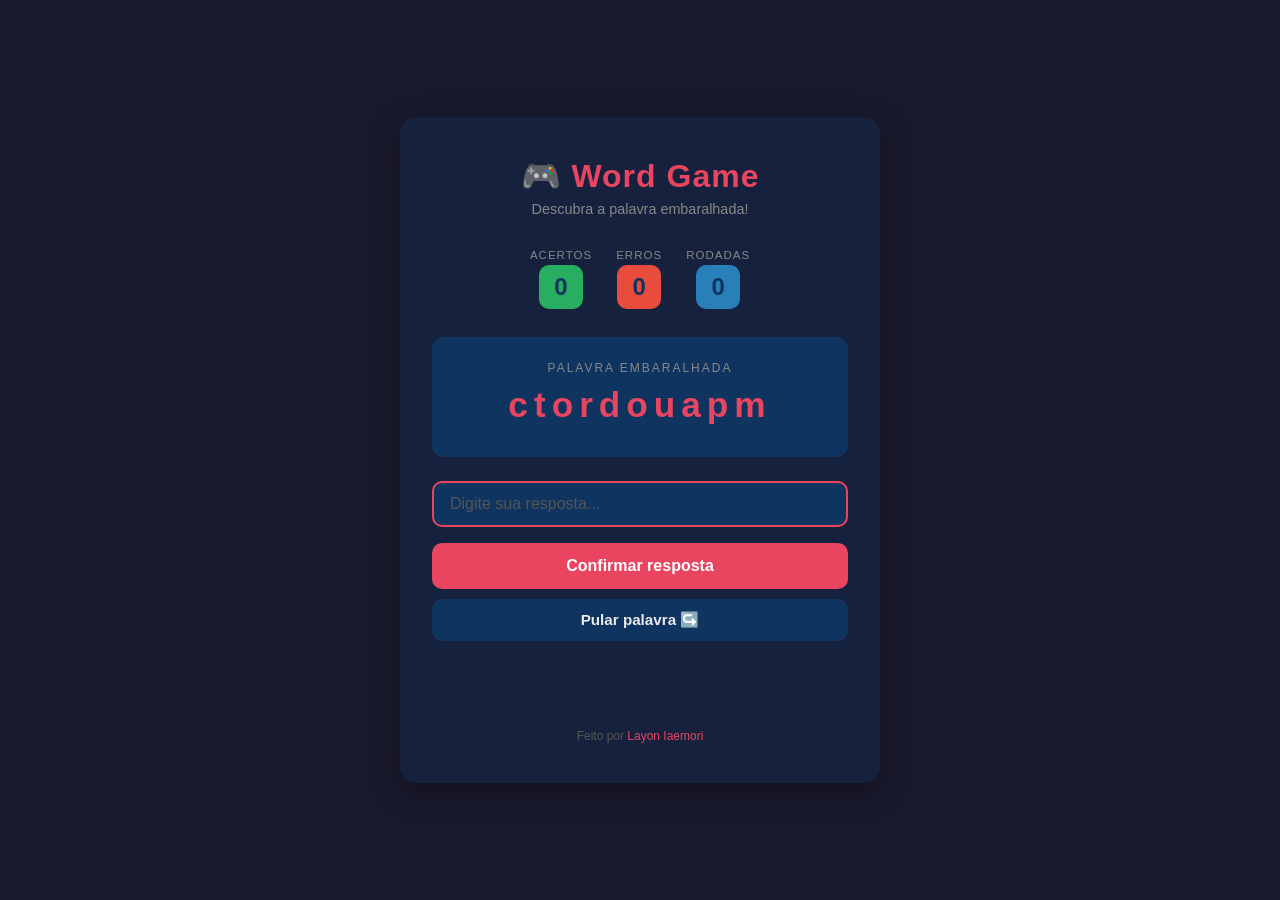
==== index.html @ 47fd5fbb "feat: create index.html as main entry point for GitHub Pages - Clean semantic HTML5 structure with p" ====
<!DOCTYPE html>
<html lang="pt-BR">
<head>
  <meta charset="UTF-8" />
  <meta name="viewport" content="width=device-width, initial-scale=1.0" />
  <title>Word Game — Jogo de Palavras</title>
  <link rel="stylesheet" href="css/style.css" />
</head>
<body>
  <div class="container">
    <h1>🎮 Word Game</h1>
    <p class="subtitle">Descubra a palavra embaralhada!</p>

    <!-- Score Panel -->
    <div class="score-panel">
      <div class="score-item">
        <span class="score-label">Acertos</span>
        <span class="score-value hits" id="hits">0</span>
      </div>
      <div class="score-item">
        <span class="score-label">Erros</span>
        <span class="score-value misses" id="misses">0</span>
      </div>
      <div class="score-item">
        <span class="score-label">Rodadas</span>
        <span class="score-value rounds" id="rounds">0</span>
      </div>
    </div>

    <!-- Shuffled Word Display -->
    <div class="word-display">
      <p class="word-label">Palavra embaralhada</p>
      <p id="shuffled-word">•••••</p>
    </div>

    <!-- Guess Input -->
    <div class="input-row">
      <input
        type="text"
        id="guess-input"
        placeholder="Digite sua resposta..."
        autocomplete="off"
        autocorrect="off"
        spellcheck="false"
      />
    </div>

    <button class="btn btn-primary" onclick="checkGuess()">Confirmar resposta</button>
    <button class="btn btn-secondary" onclick="newRound()">Pular palavra ↪️</button>

    <!-- Feedback -->
    <div id="feedback"></div>

    <div class="footer">
      Feito por <a href="https://github.com/LayonIaemori" target="_blank">Layon Iaemori</a>
    </div>
  </div>

  <script src="js/game.js"></script>
</body>
</html>
---- css/style.css ----
/* =============================================
   Word Game — Stylesheet
   Author: Layon Iaemori
   ============================================= */

* {
  box-sizing: border-box;
  margin: 0;
  padding: 0;
}

body {
  font-family: 'Segoe UI', Tahoma, Geneva, Verdana, sans-serif;
  background: #1a1a2e;
  color: #eaeaea;
  min-height: 100vh;
  display: flex;
  align-items: center;
  justify-content: center;
  padding: 20px;
}

.container {
  background: #16213e;
  border-radius: 16px;
  padding: 40px 32px;
  max-width: 480px;
  width: 100%;
  box-shadow: 0 8px 32px rgba(0, 0, 0, 0.4);
  text-align: center;
}

/* Header */
h1 {
  font-size: 2rem;
  font-weight: 700;
  color: #e94560;
  margin-bottom: 6px;
  letter-spacing: 1px;
}

.subtitle {
  font-size: 0.9rem;
  color: #888;
  margin-bottom: 32px;
}

/* Score Panel */
.score-panel {
  display: flex;
  justify-content: center;
  gap: 24px;
  margin-bottom: 28px;
}

.score-item {
  display: flex;
  flex-direction: column;
  align-items: center;
  gap: 4px;
}

.score-label {
  font-size: 0.72rem;
  text-transform: uppercase;
  letter-spacing: 1px;
  color: #888;
}

.score-value {
  font-size: 1.5rem;
  font-weight: 700;
  color: #0f3460;
  background: #e94560;
  width: 44px;
  height: 44px;
  display: flex;
  align-items: center;
  justify-content: center;
  border-radius: 10px;
}

.score-value.hits  { background: #27ae60; }
.score-value.misses { background: #e74c3c; }
.score-value.rounds { background: #2980b9; }

/* Word Display */
.word-display {
  background: #0f3460;
  border-radius: 12px;
  padding: 24px 20px;
  margin-bottom: 24px;
}

.word-label {
  font-size: 0.75rem;
  text-transform: uppercase;
  letter-spacing: 2px;
  color: #888;
  margin-bottom: 10px;
}

#shuffled-word {
  font-size: 2.2rem;
  font-weight: 800;
  color: #e94560;
  letter-spacing: 6px;
  min-height: 48px;
}

/* Input */
.input-row {
  display: flex;
  gap: 10px;
  margin-bottom: 16px;
}

#guess-input {
  flex: 1;
  padding: 12px 16px;
  border-radius: 10px;
  border: 2px solid #0f3460;
  background: #0f3460;
  color: #eaeaea;
  font-size: 1rem;
  outline: none;
  transition: border-color 0.2s;
}

#guess-input:focus {
  border-color: #e94560;
}

#guess-input::placeholder {
  color: #555;
}

/* Buttons */
.btn {
  padding: 12px 20px;
  border: none;
  border-radius: 10px;
  font-size: 0.95rem;
  font-weight: 600;
  cursor: pointer;
  transition: transform 0.1s, opacity 0.2s;
}

.btn:active {
  transform: scale(0.97);
}

.btn-primary {
  background: #e94560;
  color: #fff;
  width: 100%;
  padding: 14px;
  font-size: 1rem;
  margin-bottom: 10px;
}

.btn-primary:hover { opacity: 0.88; }

.btn-secondary {
  background: #0f3460;
  color: #eaeaea;
  width: 100%;
  padding: 12px;
}

.btn-secondary:hover { opacity: 0.8; }

/* Feedback */
#feedback {
  min-height: 44px;
  display: flex;
  align-items: center;
  justify-content: center;
  border-radius: 10px;
  padding: 10px 16px;
  font-size: 0.95rem;
  font-weight: 600;
  margin-top: 16px;
  transition: background 0.3s;
}

#feedback.correct {
  background: rgba(39, 174, 96, 0.2);
  color: #2ecc71;
  border: 1px solid #27ae60;
}

#feedback.wrong {
  background: rgba(231, 76, 60, 0.2);
  color: #e74c3c;
  border: 1px solid #c0392b;
}

#feedback.info {
  background: rgba(41, 128, 185, 0.15);
  color: #5dade2;
  border: 1px solid #2980b9;
}

/* Footer */
.footer {
  margin-top: 28px;
  font-size: 0.75rem;
  color: #555;
}

.footer a {
  color: #e94560;
  text-decoration: none;
}

/* Responsive */
@media (max-width: 420px) {
  .container { padding: 28px 18px; }
  h1 { font-size: 1.6rem; }
  #shuffled-word { font-size: 1.7rem; letter-spacing: 4px; }
}
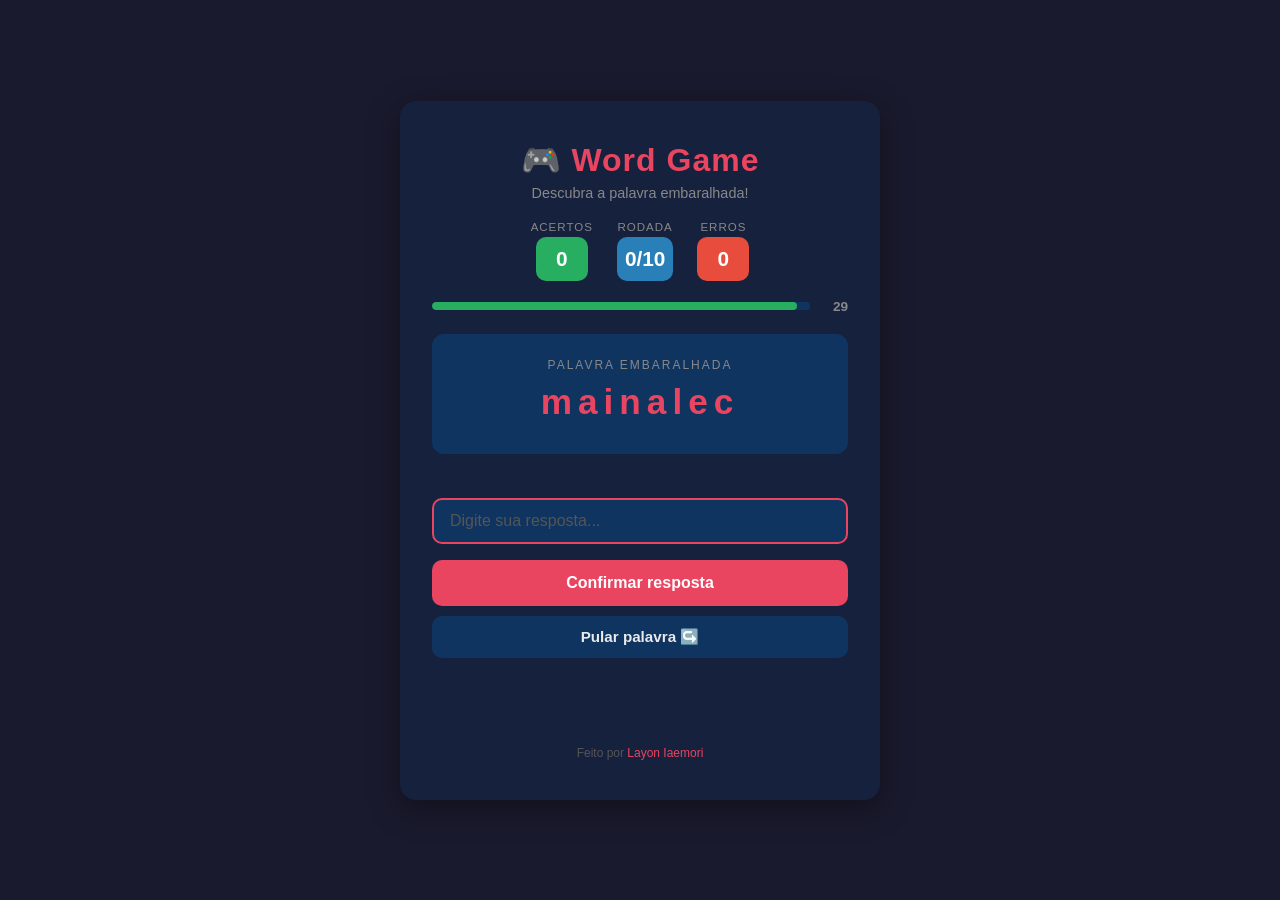
==== commit c48b2f79: "feat: implement countdown timer, hint system, end-game modal and localStorage best score - Add 30s c" ====
--- a/index.html
+++ b/index.html
@@ -9,7 +9,7 @@
 <body>
   <div class="container">
     <h1>🎮 Word Game</h1>
-    <p class="subtitle">Descubra a palavra embaralhada!</p>
+    <p class="subtitle">Descubra a palavra embaralhada! <span id="best-score-display"></span></p>
 
     <!-- Score Panel -->
     <div class="score-panel">
@@ -18,13 +18,21 @@
         <span class="score-value hits" id="hits">0</span>
       </div>
       <div class="score-item">
+        <span class="score-label">Rodada</span>
+        <span class="score-value rounds" id="rounds">0/10</span>
+      </div>
+      <div class="score-item">
         <span class="score-label">Erros</span>
         <span class="score-value misses" id="misses">0</span>
       </div>
-      <div class="score-item">
-        <span class="score-label">Rodadas</span>
-        <span class="score-value rounds" id="rounds">0</span>
+    </div>
+
+    <!-- Timer -->
+    <div class="timer-bar-wrap">
+      <div class="timer-bar-track">
+        <div id="timer-fill" class="timer-fill"></div>
       </div>
+      <span id="timer-label" class="timer-label">30</span>
     </div>
 
     <!-- Shuffled Word Display -->
@@ -32,6 +40,9 @@
       <p class="word-label">Palavra embaralhada</p>
       <p id="shuffled-word">•••••</p>
     </div>
+
+    <!-- Hint -->
+    <p id="hint" class="hint"></p>
 
     <!-- Guess Input -->
     <div class="input-row">
@@ -45,8 +56,8 @@
       />
     </div>
 
-    <button class="btn btn-primary" onclick="checkGuess()">Confirmar resposta</button>
-    <button class="btn btn-secondary" onclick="newRound()">Pular palavra ↪️</button>
+    <button class="btn btn-primary" id="btn-confirm" onclick="checkGuess()">Confirmar resposta</button>
+    <button class="btn btn-secondary" onclick="skipRound()">Pular palavra ↪️</button>
 
     <!-- Feedback -->
     <div id="feedback"></div>
@@ -56,6 +67,30 @@
     </div>
   </div>
 
+  <!-- End Game Modal -->
+  <div id="modal-overlay" class="modal-overlay hidden">
+    <div class="modal">
+      <div id="modal-emoji" class="modal-emoji"></div>
+      <h2 id="modal-title"></h2>
+      <p id="modal-subtitle" class="modal-subtitle"></p>
+      <div class="modal-stats">
+        <div class="modal-stat">
+          <span class="modal-stat-val" id="modal-hits"></span>
+          <span class="modal-stat-lbl">Acertos</span>
+        </div>
+        <div class="modal-stat">
+          <span class="modal-stat-val" id="modal-pct"></span>
+          <span class="modal-stat-lbl">Aproveitamento</span>
+        </div>
+        <div class="modal-stat">
+          <span class="modal-stat-val" id="modal-best"></span>
+          <span class="modal-stat-lbl">Recorde</span>
+        </div>
+      </div>
+      <button class="btn btn-primary" onclick="restartGame()">🔄 Jogar novamente</button>
+    </div>
+  </div>
+
   <script src="js/game.js"></script>
 </body>
 </html>
--- a/css/style.css
+++ b/css/style.css
@@ -42,7 +42,12 @@
 .subtitle {
   font-size: 0.9rem;
   color: #888;
-  margin-bottom: 32px;
+  margin-bottom: 20px;
+}
+
+#best-score-display {
+  color: #f1c40f;
+  font-weight: 700;
 }
 
 /* Score Panel */
@@ -50,7 +55,7 @@
   display: flex;
   justify-content: center;
   gap: 24px;
-  margin-bottom: 28px;
+  margin-bottom: 18px;
 }
 
 .score-item {
@@ -68,28 +73,66 @@
 }
 
 .score-value {
-  font-size: 1.5rem;
+  font-size: 1.3rem;
   font-weight: 700;
-  color: #0f3460;
+  color: #fff;
   background: #e94560;
-  width: 44px;
+  min-width: 52px;
   height: 44px;
   display: flex;
   align-items: center;
   justify-content: center;
   border-radius: 10px;
-}
-
-.score-value.hits  { background: #27ae60; }
+  padding: 0 8px;
+}
+
+.score-value.hits   { background: #27ae60; }
 .score-value.misses { background: #e74c3c; }
 .score-value.rounds { background: #2980b9; }
+
+/* Timer */
+.timer-bar-wrap {
+  display: flex;
+  align-items: center;
+  gap: 10px;
+  margin-bottom: 20px;
+}
+
+.timer-bar-track {
+  flex: 1;
+  height: 8px;
+  background: #0f3460;
+  border-radius: 99px;
+  overflow: hidden;
+}
+
+.timer-fill {
+  height: 100%;
+  border-radius: 99px;
+  background: #27ae60;
+  width: 100%;
+  transition: width 1s linear, background 0.4s;
+}
+
+.timer-fill.warning { background: #e67e22; }
+.timer-fill.danger  { background: #e74c3c; }
+
+.timer-label {
+  font-size: 0.85rem;
+  font-weight: 700;
+  color: #888;
+  min-width: 28px;
+  text-align: right;
+}
+
+.timer-label.danger { color: #e74c3c; }
 
 /* Word Display */
 .word-display {
   background: #0f3460;
   border-radius: 12px;
   padding: 24px 20px;
-  margin-bottom: 24px;
+  margin-bottom: 10px;
 }
 
 .word-label {
@@ -106,6 +149,15 @@
   color: #e94560;
   letter-spacing: 6px;
   min-height: 48px;
+}
+
+/* Hint */
+.hint {
+  font-size: 0.8rem;
+  color: #f1c40f;
+  min-height: 20px;
+  margin-bottom: 14px;
+  font-style: italic;
 }
 
 /* Input */
@@ -127,13 +179,10 @@
   transition: border-color 0.2s;
 }
 
-#guess-input:focus {
-  border-color: #e94560;
-}
-
-#guess-input::placeholder {
-  color: #555;
-}
+#guess-input:focus  { border-color: #e94560; }
+#guess-input:disabled { opacity: 0.5; cursor: not-allowed; }
+
+#guess-input::placeholder { color: #555; }
 
 /* Buttons */
 .btn {
@@ -146,9 +195,8 @@
   transition: transform 0.1s, opacity 0.2s;
 }
 
-.btn:active {
-  transform: scale(0.97);
-}
+.btn:active  { transform: scale(0.97); }
+.btn:disabled { opacity: 0.4; cursor: not-allowed; }
 
 .btn-primary {
   background: #e94560;
@@ -159,7 +207,7 @@
   margin-bottom: 10px;
 }
 
-.btn-primary:hover { opacity: 0.88; }
+.btn-primary:hover:not(:disabled) { opacity: 0.88; }
 
 .btn-secondary {
   background: #0f3460;
@@ -168,7 +216,7 @@
   padding: 12px;
 }
 
-.btn-secondary:hover { opacity: 0.8; }
+.btn-secondary:hover:not(:disabled) { opacity: 0.8; }
 
 /* Feedback */
 #feedback {
@@ -202,6 +250,12 @@
   border: 1px solid #2980b9;
 }
 
+#feedback.timeout {
+  background: rgba(230, 126, 34, 0.2);
+  color: #e67e22;
+  border: 1px solid #d35400;
+}
+
 /* Footer */
 .footer {
   margin-top: 28px;
@@ -214,9 +268,81 @@
   text-decoration: none;
 }
 
+/* ---- End-game Modal ---- */
+.modal-overlay {
+  position: fixed;
+  inset: 0;
+  background: rgba(0, 0, 0, 0.75);
+  display: flex;
+  align-items: center;
+  justify-content: center;
+  padding: 20px;
+  z-index: 100;
+  animation: fadeIn 0.25s ease;
+}
+
+.modal-overlay.hidden { display: none; }
+
+@keyframes fadeIn {
+  from { opacity: 0; transform: scale(0.95); }
+  to   { opacity: 1; transform: scale(1); }
+}
+
+.modal {
+  background: #16213e;
+  border-radius: 20px;
+  padding: 40px 32px;
+  max-width: 380px;
+  width: 100%;
+  text-align: center;
+  box-shadow: 0 16px 48px rgba(0,0,0,0.6);
+}
+
+.modal-emoji { font-size: 4rem; margin-bottom: 12px; }
+
+.modal h2 {
+  font-size: 1.8rem;
+  color: #e94560;
+  margin-bottom: 6px;
+}
+
+.modal-subtitle {
+  color: #888;
+  font-size: 0.9rem;
+  margin-bottom: 28px;
+}
+
+.modal-stats {
+  display: flex;
+  justify-content: center;
+  gap: 20px;
+  margin-bottom: 28px;
+}
+
+.modal-stat {
+  display: flex;
+  flex-direction: column;
+  align-items: center;
+  gap: 4px;
+}
+
+.modal-stat-val {
+  font-size: 1.8rem;
+  font-weight: 800;
+  color: #e94560;
+}
+
+.modal-stat-lbl {
+  font-size: 0.7rem;
+  text-transform: uppercase;
+  letter-spacing: 1px;
+  color: #888;
+}
+
 /* Responsive */
 @media (max-width: 420px) {
   .container { padding: 28px 18px; }
   h1 { font-size: 1.6rem; }
   #shuffled-word { font-size: 1.7rem; letter-spacing: 4px; }
-}
+  .modal { padding: 28px 18px; }
+}
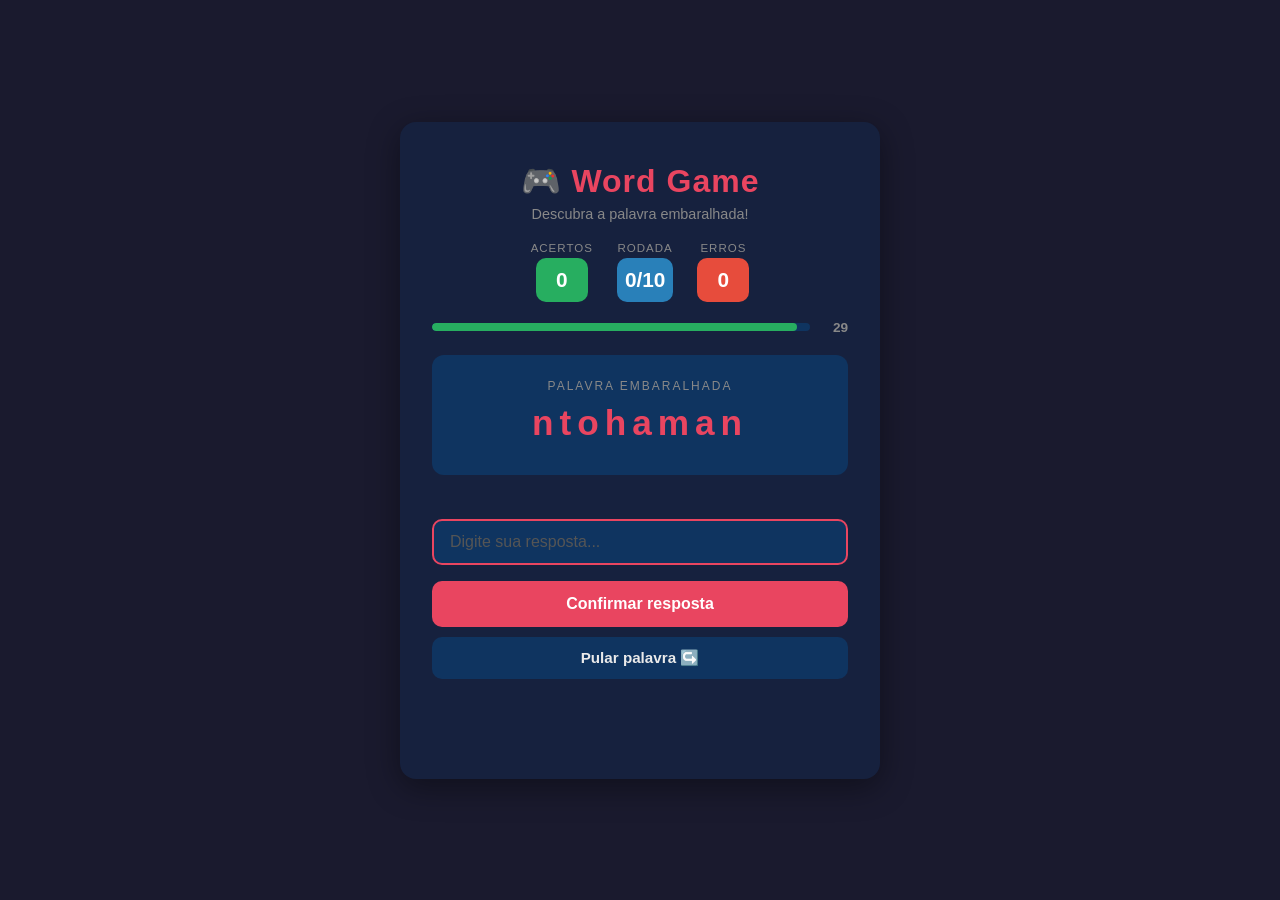
==== commit c301c48b: "chore: remove footer from index.html" ====
--- a/index.html
+++ b/index.html
@@ -61,10 +61,6 @@
 
     <!-- Feedback -->
     <div id="feedback"></div>
-
-    <div class="footer">
-      Feito por <a href="https://github.com/LayonIaemori" target="_blank">Layon Iaemori</a>
-    </div>
   </div>
 
   <!-- End Game Modal -->
